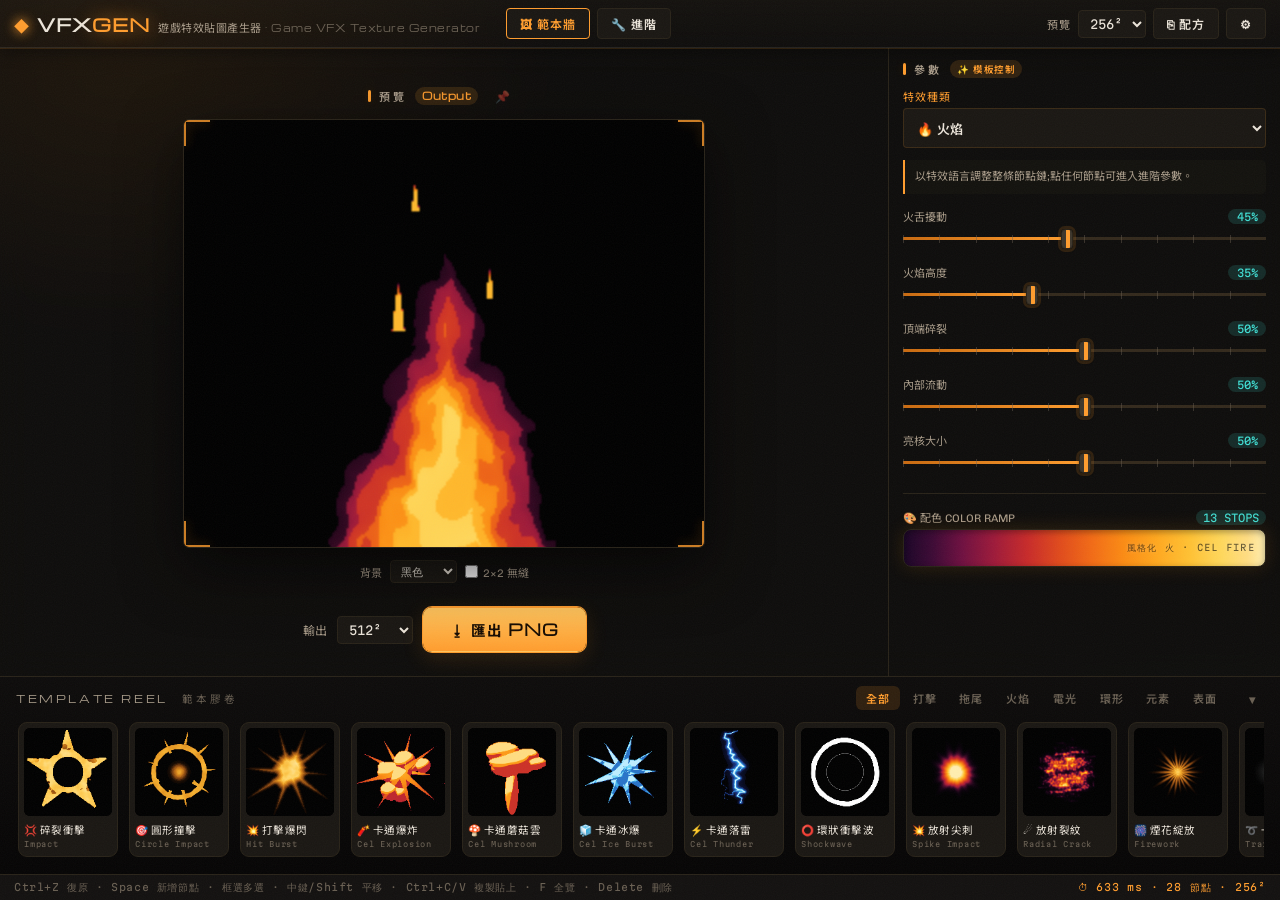
==== index.html @ 01f8b201 "Rename Histogram Scan to Mask Remap" ====
<!DOCTYPE html>
<html lang="zh-Hant">
<head>
<meta charset="UTF-8">
<meta name="viewport" content="width=device-width, initial-scale=1.0">
<!-- 不快取進入點:每次載入都重新驗證 index.html,避免看到舊畫面 -->
<meta http-equiv="Cache-Control" content="no-cache, no-store, must-revalidate">
<meta http-equiv="Pragma" content="no-cache">
<meta http-equiv="Expires" content="0">
<title>VFXGEN — 遊戲特效貼圖產生器</title>
<link rel="preconnect" href="https://fonts.googleapis.com">
<link rel="preconnect" href="https://fonts.gstatic.com" crossorigin>
<link href="https://fonts.googleapis.com/css2?family=Michroma&family=Martian+Mono:wght@300;400;600&family=Chivo:wght@300;400;700&family=Noto+Sans+TC:wght@400;500;700&display=swap" rel="stylesheet">
<link rel="stylesheet" href="css/style.css?v=95">
</head>
<body>
<div id="app" class="simple">
  <header id="topbar">
    <div class="brand">
      <span class="brand-mark">◆</span>
      <span class="brand-name">VFX<em>GEN</em></span>
      <span class="brand-sub">遊戲特效貼圖產生器<span class="en"> · Game VFX Texture Generator</span></span>
    </div>
    <div class="tb-group">
      <button id="btn-gallery" class="accent">🖼 範本牆</button>
      <button id="btn-mode" title="進階模式:展開底層節點編輯器">🔧 進階</button>
    </div>
    <div class="tb-spacer"></div>
    <div class="tb-group">
      <label>預覽</label>
      <select id="preview-res">
        <option value="128">128²</option>
        <option value="256" selected>256²</option>
        <option value="512">512²</option>
      </select>
      <label id="lb-export">輸出</label>
      <select id="export-res">
        <option value="256">256²</option>
        <option value="512" selected>512²</option>
        <option value="1024">1024²</option>
      </select>
      <button id="btn-recipe" title="複製節點串接與參數,可直接貼給 AI 或存成範本">⎘ 配方</button>
      <button id="btn-export" class="primary">⭳ 匯出 PNG</button>
      <button id="btn-settings" title="設定:語言 / 主題 / 檔案">⚙</button>
    </div>
    <div id="settings-menu" class="hidden">
      <div class="sm-row"><span class="sm-label">🌐 語言</span>
        <select id="lang-select">
          <option value="zh">中文</option>
          <option value="en">EN</option>
        </select>
      </div>
      <div class="sm-row"><span class="sm-label">🎨 主題</span>
        <select id="theme-select" title="介面主題配色">
        <option value="forge">🔥 熔光琥珀</option>
        <option value="iron">🧊 寒鐵靛青</option>
        <option value="royal">🔷 皇家藍</option>
        <option value="jade">🌿 翡翠爐</option>
        <option value="blood">🌹 血月紅</option>
        <option value="volt">⚡ 紫電</option>
        <option value="moon">🌙 月銀</option>
      </select>
      </div>
      <div class="sm-sep"></div>
      <div class="sm-row" id="tb-graph-ops">
        <button id="btn-clear" title="清空節點圖">清空</button>
        <button id="btn-save" title="下載節點圖 JSON">存檔</button>
        <button id="btn-load" title="載入節點圖 JSON">讀檔</button>
        <input type="file" id="file-load" hidden accept=".json">
      </div>
    </div>
  </header>

  <div id="body">
    <aside id="library">
      <button id="lib-collapse" class="panel-toggle" title="收合節點庫">◀</button>
      <div class="lib-title">節點庫</div>
      <div id="lib-list"></div>
    </aside>

    <button id="lib-expand" class="panel-expand left hidden" title="展開節點庫">▶</button>
    <button id="insp-expand" class="panel-expand right hidden" title="展開預覽面板">◀</button>
    <main id="viewport">
      <div id="world">
        <svg id="wires"></svg>
        <div id="nodes-layer"></div>
      </div>
    </main>

    <aside id="inspector">
      <div id="insp-resize" title="拖曳調整預覽面板寬度"></div>
      <button id="insp-collapse" class="panel-toggle" title="收合預覽面板">▶</button>
      <section id="preview-sec">
        <div class="sec-title">預覽<span id="preview-src"></span><button id="preview-pin" title="鎖定預覽顯示 Output(調中間節點也能盯著最終結果)">📌</button></div>
        <div id="preview-wrap"><canvas id="preview" width="512" height="512"></canvas></div>
        <div class="preview-ctl">
          <label>背景</label>
          <select id="preview-bg">
            <option value="black" selected>黑色</option>
            <option value="checker">棋盤格</option>
            <option value="dark">深灰</option>
          </select>
          <label class="chk"><input type="checkbox" id="preview-tile"> 2×2 無縫</label>
        </div>
        <div id="export-bar"></div>
      </section>
      <section id="params-sec">
        <div id="sparams-resize" title="拖曳調整參數欄寬度"></div>
        <div class="sec-title">參數<span id="param-node-name"></span></div>
        <div id="params"><div class="params-empty">點選節點以編輯參數</div></div>
      </section>
    </aside>
  </div>

  <!-- 範本膠卷(Forge Template Reel) -->
  <div id="strip">
    <div id="reel-resize" title="拖曳調整膠卷大小"></div>
    <div class="strip-head">
      <span class="s-en">TEMPLATE REEL</span><span class="s-zh">範本膠卷</span>
      <div class="reel-cats" id="reel-cats"></div>
      <button id="strip-toggle" title="收合/展開膠卷">▾</button>
    </div>
    <div class="reel-cards" id="reel-cards"></div>
  </div>

  <footer id="statusbar">
    <span id="hint">Ctrl+Z 復原 · Space 新增節點 · 框選多選 · 中鍵/Shift 平移 · Ctrl+C/V 複製貼上 · F 全覽 · Delete 刪除</span>
    <span id="perf"></span>
  </footer>

  <!-- 右鍵選單 -->
  <div id="ctx-menu" class="hidden"></div>

  <!-- 範本縮圖牆 -->
  <div id="gallery" class="hidden">
    <div id="gallery-panel">
      <div id="gallery-head">
        <span class="g-title">範本牆</span>
        <span class="g-sub">點選縮圖載入完整節點鏈,可自由拆解修改 · Esc 關閉</span>
        <button id="gallery-close" title="關閉">✕</button>
      </div>
      <div id="gallery-body"></div>
    </div>
  </div>
</div>

<script src="js/i18n.js?v=95"></script>
<script src="js/filters.js?v=95"></script>
<script src="js/nodes.js?v=95"></script>
<script src="js/graph.js?v=95"></script>
<script src="js/editor.js?v=95"></script>
<script src="js/presets.js?v=95"></script>
<script src="js/ui.js?v=95"></script>
<script src="js/main.js?v=95"></script>
</body>
</html>
---- css/style.css ----
/* ============================================================
   VFXGEN — 遊戲特效貼圖產生器
   預設主題:深海青(可於頂列 🎨 切換 7 種配色)
   ============================================================ */
:root {
  /* Forge 熔光琥珀(預設;頂列 🎨 可切換 7 色系) */
  --bg:        #0a0908;
  --pit:       #060505;
  --panel:     #131110;
  --panel-2:   #1a1713;
  --line:      #292319;
  --line-soft: #1e1a14;
  --text:      #ece5da;
  --text-dim:  #a99c8a;
  --text-faint:#6a6053;
  --track:     #33291c;
  --acc:       #ff9d2e;
  --acc-2:     #ffc45c;
  --acc-deep:  #c96a10;
  --acc-soft:  #ff9d2e24;
  --on-acc:    #170c02;
  --cy:        #41e0d6;

  /* 玻璃質感 */
  --glass:     color-mix(in srgb, var(--panel) 62%, transparent);
  --glass-2:   color-mix(in srgb, var(--panel-2) 66%, transparent);
  --glass-hi:  color-mix(in srgb, #ffffff 7%, transparent);

  /* 節點類別色 */
  --cat-gen:     #ffa03d;
  --cat-fx:      #ffd23d;
  --cat-stylize: #ff8b5e;
  --cat-noise:   #3fd8e2;
  --cat-distort: #b78cff;
  --cat-blend:   #6ea8ff;
  --cat-adjust:  #7fd85e;
  --cat-color:   #ff6ea8;
  --cat-out:     #f2f4f8;

  --font-disp: "Michroma", "Noto Sans TC", sans-serif;
  --font-body: "Chivo", "Noto Sans TC", "Microsoft JhengHei", sans-serif;
  --font-mono: "Martian Mono", Consolas, monospace;
}

* { margin:0; padding:0; box-sizing:border-box; }
html, body { height:100%; overflow:hidden; }
body {
  background:
    radial-gradient(ellipse 60% 55% at 10% 6%, color-mix(in srgb, var(--acc) 16%, transparent) 0%, transparent 55%),
    radial-gradient(ellipse 55% 50% at 94% 98%, color-mix(in srgb, var(--cy) 12%, transparent) 0%, transparent 55%),
    var(--bg);
  background-attachment: fixed;
  color: var(--text);
  font-family: var(--font-body);
  font-size: 13px;
  user-select: none;
}

/* 顆粒質感覆蓋(Forge) */
body::after {
  content:""; position:fixed; inset:0; pointer-events:none; z-index:9999; opacity:.04;
  background-image:url("data:image/svg+xml,%3Csvg xmlns='http://www.w3.org/2000/svg' width='140' height='140'%3E%3Cfilter id='n'%3E%3CfeTurbulence type='fractalNoise' baseFrequency='0.9' numOctaves='2'/%3E%3C/filter%3E%3Crect width='140' height='140' filter='url(%23n)' opacity='1'/%3E%3C/svg%3E");
}

#app { display:flex; flex-direction:column; height:100vh; }

/* ============ 頂列 ============ */
#topbar {
  display:flex; align-items:center; gap:18px;
  height:48px; padding:0 14px;
  background: linear-gradient(180deg, var(--panel-2), var(--panel));
  border-bottom:1px solid var(--line);
  box-shadow: 0 1px 0 var(--acc-soft), 0 4px 16px #0006;
  flex-shrink:0; position:relative; z-index:2;
}
.brand { display:flex; align-items:baseline; gap:8px; margin-right:8px; }
.brand-mark { color:var(--acc); font-size:15px; text-shadow:0 0 12px var(--acc); }
.brand-name em { font-style:normal; color:var(--acc); text-shadow:0 0 18px color-mix(in srgb, var(--acc) 65%, transparent); }
.brand-name {
  font-family:var(--font-disp); font-weight:700; font-size:18px;
  letter-spacing:1px; color:var(--text);
}
.brand-sub { font-size:11px; color:var(--text-dim); letter-spacing:.5px; white-space:nowrap; }
.brand-sub .en { color:var(--text-faint); font-family:var(--font-disp); font-size:10px; letter-spacing:.5px; }
@media (max-width: 1100px) { .brand-sub .en { display:none; } }

.tb-group { display:flex; align-items:center; gap:7px; }
.tb-group label { font-size:11px; color:var(--text-dim); letter-spacing:1px; }
.tb-spacer { flex:1; }

button {
  font-family:var(--font-disp); font-size:12px; font-weight:600;
  letter-spacing:1px; color:var(--text);
  background:var(--panel-2); border:1px solid var(--line);
  border-radius:4px; padding:6px 13px; cursor:pointer;
  transition: all .15s;
}
button:hover { border-color:var(--acc); color:var(--acc); }
button.primary {
  background:linear-gradient(135deg, var(--acc-2) 0%, var(--acc) 55%, var(--acc-deep) 130%);
  border-color:transparent; color:var(--on-acc); font-weight:700; letter-spacing:1.5px;
  box-shadow:0 4px 22px color-mix(in srgb, var(--acc) 35%, transparent), inset 0 1px 0 rgba(255,255,255,.35);
  transition:transform .18s, box-shadow .3s;
}
button.primary:hover {
  transform:translateY(-1px);
  box-shadow:0 8px 32px color-mix(in srgb, var(--acc) 55%, transparent), inset 0 1px 0 rgba(255,255,255,.4);
}

select, input[type="number"] {
  font-family:var(--font-mono); font-size:12px; color:var(--text);
  background:var(--panel-2); border:1px solid var(--line);
  border-radius:4px; padding:5px 7px; outline:none;
}
select:focus, input[type="number"]:focus { border-color:var(--acc); }

/* ============ 主體三欄 ============ */
#body { display:flex; flex:1; min-height:0; }

/* ---- 節點庫 ---- */
#library {
  width:196px; flex-shrink:0;
  background:var(--panel);
  border-right:1px solid var(--line);
  overflow-y:auto; padding-bottom:20px;
}
.lib-title {
  font-family:var(--font-disp); font-size:11px; font-weight:600;
  letter-spacing:3px; color:var(--text-dim);
  padding:12px 14px 6px;
}
.lib-cat {
  display:flex; align-items:center; gap:6px;
  font-size:10px; letter-spacing:2px; color:var(--text-faint);
  padding:12px 14px 4px; font-family:var(--font-disp);
  cursor:pointer; user-select:none;
}
.lib-cat:hover { color:var(--acc); }
.lib-cat .tri { font-size:8px; width:10px; }
.lib-cat .cnt {
  margin-left:auto; font-family:var(--font-mono);
  font-size:9px; color:var(--text-faint);
  background:var(--panel-2); border:1px solid var(--line-soft);
  border-radius:8px; padding:1px 6px;
}
.lib-group.collapsed:not(.searching) .lib-item { display:none !important; }
.lib-item {
  display:flex; align-items:center; gap:9px;
  padding:5px 10px 5px 14px; cursor:grab;
  transition: background .12s;
}
.lib-item:hover { background:var(--panel-2); }
.lib-item:active { cursor:grabbing; }
.lib-thumb {
  width:40px; height:40px; flex-shrink:0;
  background:#000; border-radius:6px;
  border:1px solid color-mix(in srgb, var(--nc, #888) 30%, #161a20);
  transition: transform .12s, box-shadow .12s, border-color .12s;
}
.lib-item:hover .lib-thumb {
  border-color:var(--nc);
  box-shadow:0 0 10px color-mix(in srgb, var(--nc, #888) 45%, transparent);
  transform:scale(1.08);
}
.lib-txt { display:flex; flex-direction:column; line-height:1.3; min-width:0; }
.lib-txt .nm {
  font-size:11.5px; color:var(--text); font-family:var(--font-disp);
  white-space:nowrap; overflow:hidden; text-overflow:ellipsis;
}
.lib-txt .zh { font-size:10px; color:var(--text-dim); }

/* 拖曳幽靈 */
.drag-ghost {
  position:fixed; z-index:99; pointer-events:none;
  display:flex; align-items:center; gap:8px;
  background:var(--panel-2); border:1px solid var(--acc);
  border-radius:7px; padding:5px 11px 5px 6px; opacity:.92;
  box-shadow:0 10px 28px #000c, 0 0 12px var(--acc-soft);
  font-family:var(--font-disp); font-size:12px; color:var(--text);
}
.drag-ghost canvas { width:34px; height:34px; border-radius:4px; background:#000; }

/* ---- 節點圖 ---- */
#viewport {
  flex:1; position:relative; overflow:hidden;
  background:
    radial-gradient(ellipse 90% 90% at 50% 40%, var(--panel) 0%, var(--bg) 100%);
  cursor:default;
}
.marquee {
  position:absolute; z-index:20; pointer-events:none;
  border:1px solid var(--acc);
  background:var(--acc-soft);
  border-radius:2px;
}
#viewport::before {
  content:""; position:absolute; inset:0; pointer-events:none;
  background-image: radial-gradient(circle, var(--line) 1px, transparent 1px);
  background-size: 26px 26px;
  opacity:.35;
}
#world { position:absolute; left:0; top:0; transform-origin:0 0; }
#wires { position:absolute; left:0; top:0; overflow:visible; width:10px; height:10px; }
#wires path.wire { fill:none; stroke:#56617a; stroke-width:2; }
#wires path.wire.sel { stroke:var(--acc); filter:drop-shadow(0 0 4px var(--acc)); }
#wires path.wire-hit { fill:none; stroke:transparent; stroke-width:12; cursor:pointer; }
#wires path.temp {
  fill:none; stroke:var(--cy); stroke-width:2; stroke-dasharray:6 5;
  animation:dashmove .5s linear infinite;
}
@keyframes dashmove { to { stroke-dashoffset:-11; } }

/* ---- 節點 ---- */
.node {
  position:absolute; width:150px;
  background:var(--panel-2);
  border:1px solid var(--line);
  border-radius:7px;
  box-shadow:0 6px 20px #00000088;
  cursor:grab;
}
.node.sel { border-color:var(--acc); box-shadow:0 0 0 1px var(--acc), 0 6px 24px #000000aa; }
.n-head {
  display:flex; align-items:baseline; gap:6px;
  padding:6px 10px 4px;
  font-family:var(--font-disp); font-size:11.5px; font-weight:600;
  letter-spacing:.5px;
  border-bottom:1px solid var(--line-soft);
  border-radius:7px 7px 0 0;
  position:relative; overflow:hidden;
}
.n-head::before {
  content:""; position:absolute; left:0; top:0; bottom:0; width:3px;
  background:var(--nc, var(--text-dim));
}
.n-head .zh { font-size:9.5px; color:var(--text-dim); font-weight:400; margin-left:auto; }
.n-body { position:relative; padding:4px 0 6px; }
.n-thumb {
  display:block; width:96px; height:96px; margin:4px auto 2px;
  border-radius:4px; background:#000;
  image-rendering:auto;
  border:1px solid var(--line-soft);
}
.port {
  position:absolute; width:13px; height:13px; border-radius:50%;
  background:var(--panel); border:2px solid var(--pc, #8892a4);
  cursor:crosshair; z-index:3;
  transition: transform .1s, box-shadow .1s;
}
.port:hover { transform:scale(1.35); box-shadow:0 0 8px var(--pc); }
.port.in  { left:-7px; }
.port.out { right:-7px; }
.port-label {
  position:absolute; font-size:9px; color:var(--text-faint);
  pointer-events:none; white-space:nowrap;
}
.port-label.in { left:10px; }
.port-label.out { right:10px; }

/* ---- 檢視器 ---- */
#inspector {
  width:var(--insp-w, 460px); flex-shrink:0;
  position:relative;
  background:var(--panel);
  border-left:1px solid var(--line);
  display:flex; flex-direction:column;
  overflow:hidden;
}
.sec-title {
  font-family:var(--font-disp); font-size:11px; font-weight:600;
  letter-spacing:3px; color:var(--text-dim);
  padding:12px 14px 8px;
  display:flex; align-items:center; gap:8px;
}
.sec-title::before {
  content:""; width:3px; height:12px; border-radius:2px;
  background:var(--acc); box-shadow:0 0 8px var(--acc-soft);
}
.sec-title span {
  font-size:9.5px; color:var(--acc); letter-spacing:.5px;
  background:var(--acc-soft); padding:2px 7px; border-radius:9px;
}
.sec-title #preview-pin { margin-left:auto; }
.sec-title span:empty { display:none; }
#preview-wrap {
  margin:0 auto; width:min(100% - 28px, 34vh);
  border:1px solid var(--line); border-radius:6px;
  overflow:hidden; background:#000; position:relative;
}
#preview { display:block; width:100%; aspect-ratio:1; }
/* 取景器四角(Forge) */
#preview-wrap::after {
  content:""; position:absolute; inset:0; pointer-events:none; z-index:5;
  --bk:26px; --bw:2px;
  background:
    linear-gradient(var(--acc),var(--acc)) 0 0 / var(--bk) var(--bw),
    linear-gradient(var(--acc),var(--acc)) 0 0 / var(--bw) var(--bk),
    linear-gradient(var(--acc),var(--acc)) 100% 0 / var(--bk) var(--bw),
    linear-gradient(var(--acc),var(--acc)) 100% 0 / var(--bw) var(--bk),
    linear-gradient(var(--acc),var(--acc)) 0 100% / var(--bk) var(--bw),
    linear-gradient(var(--acc),var(--acc)) 0 100% / var(--bw) var(--bk),
    linear-gradient(var(--acc),var(--acc)) 100% 100% / var(--bk) var(--bw),
    linear-gradient(var(--acc),var(--acc)) 100% 100% / var(--bw) var(--bk);
  background-repeat:no-repeat; opacity:.8;
  filter:drop-shadow(0 0 6px color-mix(in srgb, var(--acc) 55%, transparent));
}
.preview-ctl {
  display:flex; align-items:center; flex-wrap:wrap; gap:7px 8px;
  padding:8px 14px; font-size:11px; color:var(--text-dim);
}
.preview-ctl select { padding:3px 6px; font-size:11px; }
.chk { display:flex; align-items:center; gap:5px; cursor:pointer; }
.chk input { accent-color:var(--acc); }

#insp-resize {
  position:absolute; left:0; top:0; bottom:0; width:6px;
  cursor:ew-resize; z-index:5;
}
#insp-resize:hover, #insp-resize.dragging { background:var(--acc-soft); }
#app.simple #insp-resize { display:none; }   /* 精簡模式為自適應雙欄,不需拖曳 */

/* ---- 精簡模式:預覽下方大匯出按鈕 ---- */
#export-bar { display:none; }
#app.simple #export-bar {
  display:flex; align-items:center; justify-content:center; gap:10px;
  margin-top:12px;
}
#app.simple #export-bar #btn-export {
  font-size:14.5px; font-weight:700; letter-spacing:1px;
  padding:11px 26px; border-radius:9px;
  box-shadow:0 6px 22px var(--acc-soft), 0 0 0 1px var(--acc);
}
#app.simple #export-bar label { font-size:12px; color:var(--text-dim); }

/* 可點擊編輯的數值 */
.pval { cursor:pointer; }
.pval:hover { color:var(--acc); text-decoration:underline dotted; }
.pval-edit {
  width:64px; padding:1px 4px; font-size:11.5px; text-align:right;
  background:var(--panel-2); color:var(--text);
  border:1px solid var(--acc); border-radius:4px; outline:none;
}

/* ---- 頂列 ⚙ 設定選單 ---- */
#settings-menu {
  position:fixed; top:52px; right:10px; z-index:80;
  min-width:210px; padding:10px 12px;
  background:var(--panel); border:1px solid var(--line); border-radius:9px;
  box-shadow:0 14px 40px #000c;
}
#settings-menu.hidden { display:none; }
.sm-row { display:flex; align-items:center; gap:8px; margin:7px 0; }
.sm-row select { flex:1; }
.sm-row button { flex:1; }
.sm-label { font-size:11.5px; color:var(--text-dim); white-space:nowrap; }
.sm-sep { border-top:1px solid var(--line-soft); margin:9px -12px; }

/* ---- 面板收合:節點庫 / 預覽面板 ---- */
.panel-toggle {
  position:absolute; top:50%; transform:translateY(-50%);
  width:16px; height:64px; padding:0; z-index:6;
  display:flex; align-items:center; justify-content:center;
  font-size:9px; color:var(--text-faint);
  background:var(--panel-2); border:1px solid var(--line); border-radius:4px;
  cursor:pointer; opacity:0.45;
}
.panel-toggle:hover { opacity:1; color:var(--acc); border-color:var(--acc); }
#lib-collapse { right:-1px; border-radius:4px 0 0 4px; }
#insp-collapse { left:6px; border-radius:0 4px 4px 0; }
#library, #inspector { position:relative; }
.panel-expand {
  position:absolute; top:50%; transform:translateY(-50%);
  width:18px; height:80px; padding:0; z-index:30;
  display:flex; align-items:center; justify-content:center;
  font-size:10px; color:var(--acc);
  background:var(--panel); border:1px solid var(--acc); cursor:pointer;
  box-shadow:0 0 10px var(--acc-soft);
}
.panel-expand.left { left:0; border-radius:0 6px 6px 0; border-left:none; }
.panel-expand.right { right:0; border-radius:6px 0 0 6px; border-right:none; }
.panel-expand.hidden { display:none; }
#body { position:relative; }
#app.lib-closed #library { display:none; }
#app.insp-closed #inspector { display:none; }
#app.simple .panel-expand,
#app.simple .panel-toggle { display:none; }   /* 精簡模式不適用 */

#params-sec { flex:1; min-height:0; display:flex; flex-direction:column; }
#sparams-resize {
  display:none; position:absolute; left:0; top:0; bottom:0; width:6px;
  cursor:ew-resize; z-index:6;
}
#sparams-resize:hover { background:var(--acc-soft); }
#app.simple #sparams-resize { display:block; }
#params { flex:1; overflow-y:auto; padding:2px 14px 20px; }
.params-empty { color:var(--text-faint); font-size:12px; padding:10px 2px; }

.prow { margin-bottom:11px; }
.prow .plabel {
  display:flex; justify-content:space-between; align-items:baseline;
  font-size:11px; color:var(--text-dim); margin-bottom:4px;
}
.prow .pval {
  font-family:var(--font-mono); font-size:10.5px; color:var(--cy);
  background:color-mix(in srgb, var(--cy) 14%, transparent);
  padding:1px 7px; border-radius:8px; min-width:38px; text-align:center;
}
.prow input[type="range"] {
  width:100%; height:22px; -webkit-appearance:none; appearance:none;
  background:
    repeating-linear-gradient(90deg, color-mix(in srgb, var(--text-faint) 45%, transparent) 0 1px, transparent 1px 10%) center / 100% 8px no-repeat,
    linear-gradient(90deg, var(--acc-deep), var(--acc) var(--fill,50%), var(--track, var(--line)) var(--fill,50%)) center / 100% 3px no-repeat;
  border-radius:2px; outline:none; cursor:pointer;
}
.prow input[type="range"]::-webkit-slider-thumb {
  -webkit-appearance:none; width:12px; height:20px; border-radius:4px;
  background:linear-gradient(90deg, #3d362b 0 4px, var(--acc) 4px 8px, #3d362b 8px 12px),
             linear-gradient(180deg, #3d362b, #241f18);
  border:1px solid var(--line); cursor:grab;
  box-shadow:0 2px 8px rgba(0,0,0,.6), 0 0 8px color-mix(in srgb, var(--acc) 35%, transparent);
}
.prow select { width:100%; }
.prow .seed-row { display:flex; gap:6px; }
.prow .seed-row input { flex:1; }
.prow .seed-row button { padding:4px 10px; }

/* ============ 配色大色票(Color Ramp Bar) ============ */
.color-row { position:relative; }
.ramp-bar {
  height:38px; border-radius:8px; cursor:pointer; position:relative; overflow:hidden;
  border:1px solid var(--line-hi, var(--line));
  box-shadow:inset 0 2px 6px rgba(0,0,0,.35), 0 0 20px color-mix(in srgb, var(--acc) 14%, transparent);
  transition:box-shadow .2s;
}
.ramp-bar:hover { box-shadow:inset 0 2px 6px rgba(0,0,0,.35), 0 0 0 2px var(--acc-soft), 0 0 24px color-mix(in srgb, var(--acc) 22%, transparent); }
.ramp-bar::after, .ramp-item::after {
  content:attr(data-label);
  position:absolute; right:10px; top:50%; transform:translateY(-50%);
  font-family:var(--font-mono); font-size:9px; letter-spacing:.14em;
  color:rgba(0,0,0,.6); text-shadow:0 0 4px rgba(255,255,255,.25);
  pointer-events:none;
}
.ramp-pop {
  position:absolute; left:0; right:0; top:calc(100% + 6px); z-index:30;
  background:var(--panel); border:1px solid var(--line); border-radius:10px;
  padding:8px; display:flex; flex-direction:column; gap:6px;
  box-shadow:0 18px 46px #000c;
  max-height:300px; overflow-y:auto;
}
.ramp-item {
  height:30px; border-radius:6px; cursor:pointer; position:relative; overflow:hidden;
  border:1px solid transparent; transition:border-color .15s, transform .15s;
}
.ramp-item:hover { transform:scale(1.015); border-color:var(--acc-deep, var(--acc)); }
.ramp-item.on { border-color:var(--acc); box-shadow:0 0 0 2px var(--acc-soft); }

/* ---- 色帶動作鈕 / 新增列 ---- */
.ramp-acts {
  position:absolute; left:8px; top:50%; transform:translateY(-50%);
  display:flex; gap:4px; opacity:0; transition:opacity .15s;
}
.ramp-item:hover .ramp-acts { opacity:1; }
.ramp-acts button {
  border:0; border-radius:5px; padding:2px 7px; font-size:11px; cursor:pointer;
  background:rgba(0,0,0,.55); color:#fff; letter-spacing:0;
}
.ramp-acts button:hover { background:rgba(0,0,0,.8); color:var(--acc-2); }
.ramp-new {
  background:var(--panel-2) !important; border:1px dashed var(--line-hi, var(--line)) !important;
  display:flex; align-items:center; justify-content:center;
  color:var(--text-dim); font-size:12px; letter-spacing:.1em;
}
.ramp-new:hover { color:var(--acc); border-color:var(--acc-deep, var(--acc)) !important; }
.ramp-new::after { content:none; }

/* ---- 色帶編輯器 ---- */
#ramp-editor {
  position:fixed; inset:0; z-index:200; background:rgba(0,0,0,.55);
  display:flex; align-items:center; justify-content:center;
  backdrop-filter:blur(4px);
}
.re-panel {
  width:min(92vw, 420px); background:var(--panel); border:1px solid var(--line);
  border-radius:12px; padding:16px 18px 18px; box-shadow:0 30px 80px #000d;
}
.re-head { display:flex; justify-content:space-between; align-items:center; margin-bottom:12px;
  font-family:var(--font-disp); font-size:12px; letter-spacing:.2em; color:var(--text-dim); }
.re-x { border:0; background:none; color:var(--text-faint); font-size:14px; cursor:pointer; }
.re-x:hover { color:var(--acc); }
.re-preview {
  height:38px; border-radius:8px; border:1px solid var(--line-hi, var(--line));
  box-shadow:inset 0 2px 6px rgba(0,0,0,.35); margin-bottom:10px;
}
.re-name {
  width:100%; margin-bottom:12px; padding:7px 10px;
  background:var(--panel-2); border:1px solid var(--line); border-radius:6px;
  color:var(--text); font-family:var(--font-body); font-size:13px; outline:none;
}
.re-name:focus { border-color:var(--acc); }
.re-stops { display:flex; flex-direction:column; gap:8px; max-height:220px; overflow-y:auto; }
.re-row { display:flex; align-items:center; gap:10px; }
.re-row input[type="color"] {
  width:34px; height:26px; border:1px solid var(--line); border-radius:5px;
  background:none; padding:1px; cursor:pointer;
}
.re-row input[type="range"] { flex:1; }
.re-pct { font-family:var(--font-mono); font-size:10px; color:var(--text-dim); width:38px; text-align:right; }
.re-del { border:0; background:none; color:var(--text-faint); cursor:pointer; font-size:12px; }
.re-del:hover:not(:disabled) { color:#ff5252; }
.re-del:disabled { opacity:.25; cursor:default; }
.re-foot { display:flex; align-items:center; margin-top:14px; }
.re-sp { flex:1; }
.re-save {
  background:linear-gradient(135deg, var(--acc-2), var(--acc) 60%, var(--acc-deep, var(--acc)));
  border:0; color:var(--on-acc); font-weight:700;
}

/* ============ 範本膠卷(Template Reel) ============ */
#strip {
  position:relative;
  flex:none; border-top:1px solid var(--line);
  background:linear-gradient(0deg, var(--pit, #060505), var(--panel) 170%);
  padding:9px 16px 12px; position:relative; z-index:2;
}
#reel-resize {
  position:absolute; left:0; right:0; top:-4px; height:8px; cursor:ns-resize; z-index:6;
}
#reel-resize:hover { background:var(--acc-soft); }
.strip-head { display:flex; align-items:center; gap:14px; margin-bottom:9px; }
.strip-head .s-en { font-family:var(--font-disp); font-size:10px; letter-spacing:.26em; color:var(--text-dim); }
.strip-head .s-zh { font-size:10.5px; color:var(--text-faint); letter-spacing:.3em; }
.reel-cats { display:flex; gap:3px; margin-left:auto; overflow-x:auto; }
.reel-cats button {
  border:0; background:none; color:var(--text-faint); font-size:11px; letter-spacing:.08em;
  padding:4px 10px; border-radius:6px; cursor:pointer; transition:all .2s; white-space:nowrap;
}
.reel-cats button:hover { color:var(--text-dim); }
.reel-cats button.on { color:var(--acc); background:var(--acc-soft); }
#strip-toggle {
  border:0; background:none; color:var(--text-faint); font-size:12px; padding:2px 8px; cursor:pointer;
}
#strip-toggle:hover { color:var(--acc); border-color:transparent; }
#strip.closed .reel-cards { display:none; }
#strip.closed { padding-bottom:9px; }
.reel-cards { display:flex; gap:11px; overflow-x:auto; padding:3px 2px 5px; cursor:grab; }
.reel-cards.dragging { cursor:grabbing; }
.reel-cards.dragging .r-card { pointer-events:none; }
.reel-cards::-webkit-scrollbar { height:8px; }
.reel-cards::-webkit-scrollbar-thumb { background:var(--line); border-radius:4px; }
.r-card {
  flex:none; width:var(--reel-card, 100px); cursor:pointer; border-radius:9px; padding:5px 5px 7px;
  background:var(--panel-2); border:1px solid var(--line);
  transition:transform .2s, border-color .2s, box-shadow .2s;
}
.r-card:hover {
  transform:translateY(-4px); border-color:var(--acc-deep, var(--acc));
  box-shadow:0 10px 24px #000a, 0 0 0 3px var(--acc-soft);
}
.r-card.on { border-color:var(--acc); box-shadow:0 0 0 3px var(--acc-soft), 0 0 22px var(--acc-soft); }
.r-card canvas { width:100%; aspect-ratio:1; border-radius:6px; background:#000; display:block; }
.r-card .n {
  font-size:10.5px; margin-top:6px; letter-spacing:.04em; color:var(--text);
  white-space:nowrap; overflow:hidden; text-overflow:ellipsis;
}
.r-card .e {
  font-family:var(--font-mono); font-size:7.5px; color:var(--text-faint); letter-spacing:.1em;
  margin-top:2px; white-space:nowrap; overflow:hidden; text-overflow:ellipsis;
}
.r-card.on .n { color:var(--acc-2); }
/* 進階模式:讓位給節點畫布 */
#app:not(.simple) #strip { display:none; }

/* ============ 狀態列 ============ */
#statusbar {
  display:flex; align-items:center; justify-content:space-between;
  height:26px; padding:0 14px;
  background:var(--panel); border-top:1px solid var(--line);
  font-size:11px; color:var(--text-faint);
  font-family:var(--font-mono);
  flex-shrink:0;
}
#perf { color:var(--acc); letter-spacing:.08em; font-size:10px; }
#hint { letter-spacing:.06em; font-size:10px; }

button.accent { border-color:var(--acc); color:var(--acc); }
button.accent:hover { background:var(--acc); color:var(--on-acc); }

/* ============ 節點庫搜尋 ============ */
.lib-search {
  display:block; width:calc(100% - 20px); margin:2px 10px 6px;
  font-family:var(--font-body); font-size:12px; color:var(--text);
  background:var(--panel-2); border:1px solid var(--line);
  border-radius:5px; padding:6px 9px; outline:none;
}
.lib-search:focus { border-color:var(--acc); }
.lib-search::placeholder { color:var(--text-faint); }

/* ============ 精簡 / 進階模式 ============ */
/* 精簡模式:隱藏節點庫、節點畫布、節點操作按鈕;預覽放大置中 + 模板滑桿 */
#app.simple #library,
#app.simple #viewport,
#app.simple #tb-graph-ops { display:none; }

#app.simple #inspector {
  width:auto; flex:1; flex-direction:row; border-left:none;
}
#app.simple #preview-sec {
  flex:1; min-width:0;
  display:flex; flex-direction:column; justify-content:center; align-items:center;
  padding:24px 44px; gap:4px;
  background:
    radial-gradient(ellipse 80% 70% at 50% 45%, #14181e 0%, var(--bg) 100%);
}
#app.simple #preview-sec .sec-title { align-self:center; }
#app.simple #preview-wrap {
  margin:0; width:min(560px, 58vh); box-shadow:0 20px 60px #000a;
}
#app.simple .preview-ctl { justify-content:center; }
#app.simple #params-sec {
  width:var(--sparams-w, 392px); flex:none;
  position:relative;
  border-left:1px solid var(--line); background:var(--panel);
}

/* 桌面窄視窗(視窗貼半屏等):收窄參數欄、預覽自適應,雙欄不變 */
@media (min-width: 481px) and (max-width: 1020px) {
  #topbar { height:auto; min-height:48px; flex-wrap:wrap; gap:6px; padding:6px 10px; }
  #topbar button, #topbar select { white-space:nowrap; writing-mode:horizontal-tb; }
  .brand-sub { display:none; }
  .tb-spacer { display:none; }
  #app.simple #preview-sec { padding:16px 18px; }
  #app.simple #preview-wrap { width:min(100%, 52vh); }
  #app.simple #params-sec { width:320px; }
}

#btn-mode.on { border-color:var(--cy); color:var(--cy); }
#btn-mode.on:hover { background:var(--cy); color:#0a1416; }

/* ============ 模板巨集控制 ============ */
.macro-note {
  font-size:11px; color:var(--text-dim); line-height:1.6;
  margin:4px 0 14px; padding:8px 10px;
  background:var(--panel-2); border-left:2px solid var(--acc);
  border-radius:0 5px 5px 0;
}
.macro-note.dim { border-left-color:var(--text-faint); opacity:.8; margin-top:14px; }

/* 特效種類下拉:置頂主控制,放大強調 */
.macro-pick { margin-bottom:12px; }
.macro-pick .plabel span { color:var(--acc); letter-spacing:1px; font-size:11px; }
.macro-pick select {
  font-family:var(--font-disp); font-weight:600; font-size:13px;
  padding:9px 9px; border-color:var(--acc-soft);
}
.macro-pick select:focus { border-color:var(--acc); }

/* 配色列:與滑桿以分隔線區隔 */
.color-row { border-top:1px solid var(--line); margin-top:16px; padding-top:15px; }

/* ============ 進階參數摺疊 ============ */
.adv-toggle {
  display:flex; align-items:center; gap:7px;
  font-size:11px; color:var(--text-faint); cursor:pointer;
  margin:12px 0 10px; user-select:none; letter-spacing:.5px;
}
.adv-toggle:hover { color:var(--acc); }
.adv-toggle::after { content:""; flex:1; height:1px; background:var(--line-soft); }
.adv-toggle .tri { font-size:9px; }

/* ============ 範本縮圖牆 ============ */
#gallery {
  position:fixed; inset:0; z-index:50;
  background:#07090cd9; backdrop-filter:blur(7px);
  display:flex; align-items:center; justify-content:center;
}
#gallery.hidden { display:none; }
#gallery-panel {
  width:min(1080px, 93vw); max-height:88vh;
  background:var(--panel); border:1px solid var(--line);
  border-radius:14px; overflow:hidden;
  display:flex; flex-direction:column;
  box-shadow:0 40px 100px #000d;
}
#gallery-head {
  display:flex; align-items:baseline; gap:14px;
  padding:18px 26px 12px;
  border-bottom:1px solid var(--line);
  background:linear-gradient(180deg, #181d24, var(--panel));
}
.g-title {
  font-family:var(--font-disp); font-size:18px; font-weight:700;
  letter-spacing:3px; color:var(--text);
}
.g-title::before { content:"◆ "; color:var(--acc); text-shadow:0 0 10px var(--acc); }
.g-sub { font-size:11px; color:var(--text-dim); }
#gallery-close {
  margin-left:auto; padding:4px 11px; font-size:13px;
  background:transparent; border-color:transparent; color:var(--text-dim);
}
#gallery-close:hover { color:var(--acc); border-color:var(--line); }
#gallery-body { overflow-y:auto; padding:4px 26px 28px; }

.g-cat {
  display:flex; align-items:center; gap:12px;
  font-family:var(--font-disp); font-size:11px; font-weight:600;
  letter-spacing:3px; color:var(--text-dim);
  margin:20px 0 12px;
}
.g-cat::after { content:""; flex:1; height:1px; background:var(--line); }

.g-grid {
  display:grid; grid-template-columns:repeat(auto-fill, minmax(148px, 1fr));
  gap:14px;
}
.g-card {
  cursor:pointer; overflow:hidden; position:relative;
  background:#000; border:1px solid var(--line); border-radius:9px;
  border-left:3px solid var(--gc, var(--line));   /* 分類色條 */
  transition:transform .15s, border-color .15s, box-shadow .15s;
}
.g-card:hover {
  border-color:var(--acc); transform:translateY(-3px);
  box-shadow:0 10px 26px #000b, 0 0 14px var(--acc-soft);
}
.g-card canvas { display:block; width:100%; aspect-ratio:1; background:#000; }
.g-name {
  display:flex; justify-content:space-between; align-items:baseline; gap:6px;
  padding:7px 10px; font-size:12px; color:var(--text);
  background:var(--panel-2); border-top:1px solid var(--line-soft);
}
.g-name .en {
  font-family:var(--font-disp); font-size:9px; letter-spacing:.5px;
  color:var(--text-faint); white-space:nowrap; overflow:hidden;
}
.g-card.g-blank { border-style:dashed; background:var(--panel); }
.g-card.g-blank:hover { border-color:var(--cy); box-shadow:0 10px 26px #000b; }
.g-plus {
  display:flex; align-items:center; justify-content:center;
  aspect-ratio:1; font-size:42px; color:var(--text-faint);
}
.g-card.g-blank:hover .g-plus { color:var(--cy); }

/* ============ 預覽鎖定 ============ */
.sec-title #preview-pin {
  margin-left:auto; padding:2px 8px; font-size:12px;
  background:transparent; border-color:transparent; opacity:.45;
}
.sec-title #preview-pin:hover { opacity:1; border-color:var(--line); }
.sec-title #preview-pin.on { opacity:1; color:var(--acc); border-color:var(--acc); box-shadow:0 0 8px var(--acc-soft); }

/* ============ 連線 hover ============ */
#wires path.wire.hover { stroke:var(--cy); filter:drop-shadow(0 0 4px var(--cy)); }

/* ============ 右鍵選單 ============ */
#ctx-menu {
  position:fixed; z-index:80; min-width:190px;
  background:var(--panel-2); border:1px solid var(--line);
  border-radius:9px; padding:6px;
  box-shadow:0 18px 44px #000d;
}
#ctx-menu.hidden { display:none; }
.cm-title {
  font-family:var(--font-disp); font-size:11px; font-weight:600;
  color:var(--text-dim); padding:4px 10px 6px;
  border-bottom:1px solid var(--line-soft); margin-bottom:4px;
}
.cm-title span { color:var(--text-faint); font-weight:400; }
.cm-item {
  display:flex; align-items:center; gap:8px;
  padding:6px 10px; border-radius:5px;
  font-size:12px; color:var(--text); cursor:pointer;
}
.cm-item:hover { background:var(--acc-soft); color:var(--acc); }
.cm-item.cm-danger:hover { background:#ff45451f; color:#ff7a6a; }
.cm-item .k { margin-left:auto; font-family:var(--font-mono); font-size:10px; color:var(--text-faint); }
.cm-item .dot { width:7px; height:7px; border-radius:2px; flex-shrink:0; }
.cm-search {
  display:block; width:100%; margin-bottom:6px;
  font-family:var(--font-body); font-size:12px; color:var(--text);
  background:var(--panel); border:1px solid var(--line);
  border-radius:5px; padding:6px 9px; outline:none;
}
.cm-search:focus { border-color:var(--acc); }
.cm-list { max-height:280px; overflow-y:auto; }

/* ============================================================
   手機 / 直向排版(≤700px):以精簡模式為主,直向堆疊 + 隨螢幕縮放
   ============================================================ */
@media (max-width: 700px) and (pointer: coarse), (max-width: 480px) {
  body { font-size:14px; }

  /* 頂列:自動換行、觸控放大、省略次要文字 */
  #topbar {
    height:auto; min-height:48px; flex-wrap:wrap;
    gap:6px 6px; padding:7px 9px; align-items:center;
  }
  .brand { margin-right:2px; gap:5px; }
  .brand-name { font-size:15px; }
  .brand-sub { display:none; }              /* 標題列已顯示於分頁 */
  .tb-spacer { display:none; }              /* 移除撐開,讓群組自然換行 */
  #topbar .tb-group { gap:5px; }
  #topbar .tb-group label { display:none; } /* 隱藏「預覽/輸出」字樣,選單本身已標示 */
  #preview-res { display:none; }            /* 手機固定 256² 預覽,省空間 */
  #topbar button, #topbar select {
    padding:8px 10px; font-size:12.5px;      /* 觸控目標 */
  }

  /* 主體:改為直向堆疊 */
  #body { flex-direction:column; }

  /* ---- 精簡模式(手機預設):預覽在上、滑桿在下,可捲動 ---- */
  #app.simple #inspector {
    flex-direction:column; overflow-y:auto; -webkit-overflow-scrolling:touch;
  }
  #app.simple #preview-sec {
    flex:none; padding:14px 12px 10px;
  }
  #app.simple #preview-wrap {
    /* 隨螢幕縮放:以寬度為主,並受高度上限約束 */
    width:min(92vw, 48vh, 420px); box-shadow:0 12px 36px #000a;
  }
  #app.simple #params-sec {
    width:auto; flex:none;
    border-left:none; border-top:1px solid var(--line);
  }
  #params { padding:8px 16px 28px; }

  /* 滑桿加粗、拉鈕放大,方便手指操作 */
  .prow { margin-bottom:16px; }
  .prow input[type="range"] { height:26px; }
  .prow input[type="range"]::-webkit-slider-thumb { width:16px; height:24px; }
  .macro-note { font-size:12px; }

  /* ---- 進階模式(手機退階):節點庫橫向捲動條,畫布與檢視器上下堆疊 ---- */
  #app:not(.simple) #library {
    width:auto; height:96px; flex-shrink:0;
    display:flex; overflow-x:auto; overflow-y:hidden;
    border-right:none; border-bottom:1px solid var(--line);
  }
  #app:not(.simple) .lib-title { display:none; }
  #app:not(.simple) #lib-list { display:flex; gap:4px; padding:8px; }
  #app:not(.simple) .lib-search { display:none; }
  #app:not(.simple) .lib-group { display:flex; }
  #app:not(.simple) .lib-cat { display:none; }
  #app:not(.simple) .lib-item { flex-direction:column; width:64px; padding:4px; gap:3px; text-align:center; }
  #app:not(.simple) .lib-txt .zh { display:none; }
  #app:not(.simple) #viewport { flex:1; min-height:200px; }
  #app:not(.simple) #inspector {
    width:auto; height:44vh; flex-shrink:0;
    border-left:none; border-top:1px solid var(--line);
  }

  /* 狀態列:手機隱藏鍵盤快捷提示,只留效能數字 */
  #hint { display:none; }
  #statusbar { justify-content:flex-end; }

  /* 範本牆:縮小卡片、精簡標頭 */
  #gallery-panel { width:96vw; max-height:90vh; border-radius:10px; }
  #gallery-head { padding:14px 16px 10px; flex-wrap:wrap; gap:4px 10px; }
  .g-sub { display:none; }
  #gallery-body { padding:2px 14px 22px; }
  .g-grid { grid-template-columns:repeat(auto-fill, minmax(116px, 1fr)); gap:10px; }
}

/* 極窄螢幕(≤380px):卡片兩欄 */
@media (max-width: 380px) {
  .g-grid { grid-template-columns:1fr 1fr; }
}

/* ============ 玻璃質感面板 ============ */
#topbar {
  background: linear-gradient(180deg, var(--glass-2), var(--glass));
  -webkit-backdrop-filter: blur(16px) saturate(1.35);
  backdrop-filter: blur(16px) saturate(1.35);
  border-bottom: 1px solid var(--glass-hi);
}
#library, #inspector {
  -webkit-backdrop-filter: blur(16px) saturate(1.2);
  backdrop-filter: blur(16px) saturate(1.2);
}
#library { background: var(--glass); border-right:1px solid var(--glass-hi); }
#inspector { background: var(--glass); border-left:1px solid var(--glass-hi); }
/* 讓內部分區透明,露出玻璃 */
#params-sec, #app.simple #params-sec { background: transparent; }
#app.simple #preview-sec { background: transparent; }
.macro-note { background: color-mix(in srgb, var(--panel-2) 52%, transparent); }

#gallery-panel {
  background: var(--glass);
  -webkit-backdrop-filter: blur(28px) saturate(1.35);
  backdrop-filter: blur(28px) saturate(1.35);
  border: 1px solid var(--glass-hi);
}
#gallery-head { background: linear-gradient(180deg, var(--glass-2), transparent); }
#ctx-menu {
  background: var(--glass-2);
  -webkit-backdrop-filter: blur(18px) saturate(1.35);
  backdrop-filter: blur(18px) saturate(1.35);
  border:1px solid var(--glass-hi);
}
.drag-ghost {
  background: var(--glass-2);
  -webkit-backdrop-filter: blur(10px);
  backdrop-filter: blur(10px);
}

/* ============ 外觀美化 ============ */
/* 滑桿拉鈕:光暈 + 互動回饋 */
.prow input[type="range"]::-webkit-slider-thumb {
  box-shadow:0 0 0 3px var(--acc-soft), 0 1px 3px #0008;
  transition:box-shadow .15s, transform .1s;
}
.prow input[type="range"]:hover::-webkit-slider-thumb { box-shadow:0 0 0 5px var(--acc-soft), 0 0 9px var(--acc); }
.prow input[type="range"]:active::-webkit-slider-thumb { transform:scale(1.18); }

/* 按鈕:微浮動 + 主按鈕漸層 */
button { transition: all .16s ease; }
button:hover { transform:translateY(-1px); }
button:active { transform:translateY(0); }
button.primary {
  background:linear-gradient(180deg, var(--acc-2), var(--acc));
  box-shadow:0 2px 12px var(--acc-soft), inset 0 1px 0 #ffffff2e;
}
button.primary:hover { box-shadow:0 5px 18px var(--acc-soft), inset 0 1px 0 #ffffff40; }

/* 聚焦光暈 */
select:focus, input[type="number"]:focus, .lib-search:focus, #params select:focus {
  border-color:var(--acc); box-shadow:0 0 0 3px var(--acc-soft);
}

/* 品牌標記脈動 */
.brand-mark { animation: brandPulse 3.6s ease-in-out infinite; }
@keyframes brandPulse {
  0%,100% { text-shadow:0 0 10px var(--acc); opacity:.9; }
  50%     { text-shadow:0 0 18px var(--acc), 0 0 30px var(--acc-soft); opacity:1; }
}

/* 預覽框:更深的浮起陰影 */
#preview-wrap { box-shadow:0 10px 34px #000b, 0 0 0 1px var(--glass-hi); }

/* 主題色下拉 */
#theme-select { color:var(--acc); border-color:var(--acc-soft); }

/* ============ 捲軸 ============ */
::-webkit-scrollbar { width:9px; height:9px; }
::-webkit-scrollbar-track { background:transparent; }
::-webkit-scrollbar-thumb { background:color-mix(in srgb, var(--acc) 30%, #2b2b2b); border-radius:5px; }
::-webkit-scrollbar-thumb:hover { background:var(--acc); }
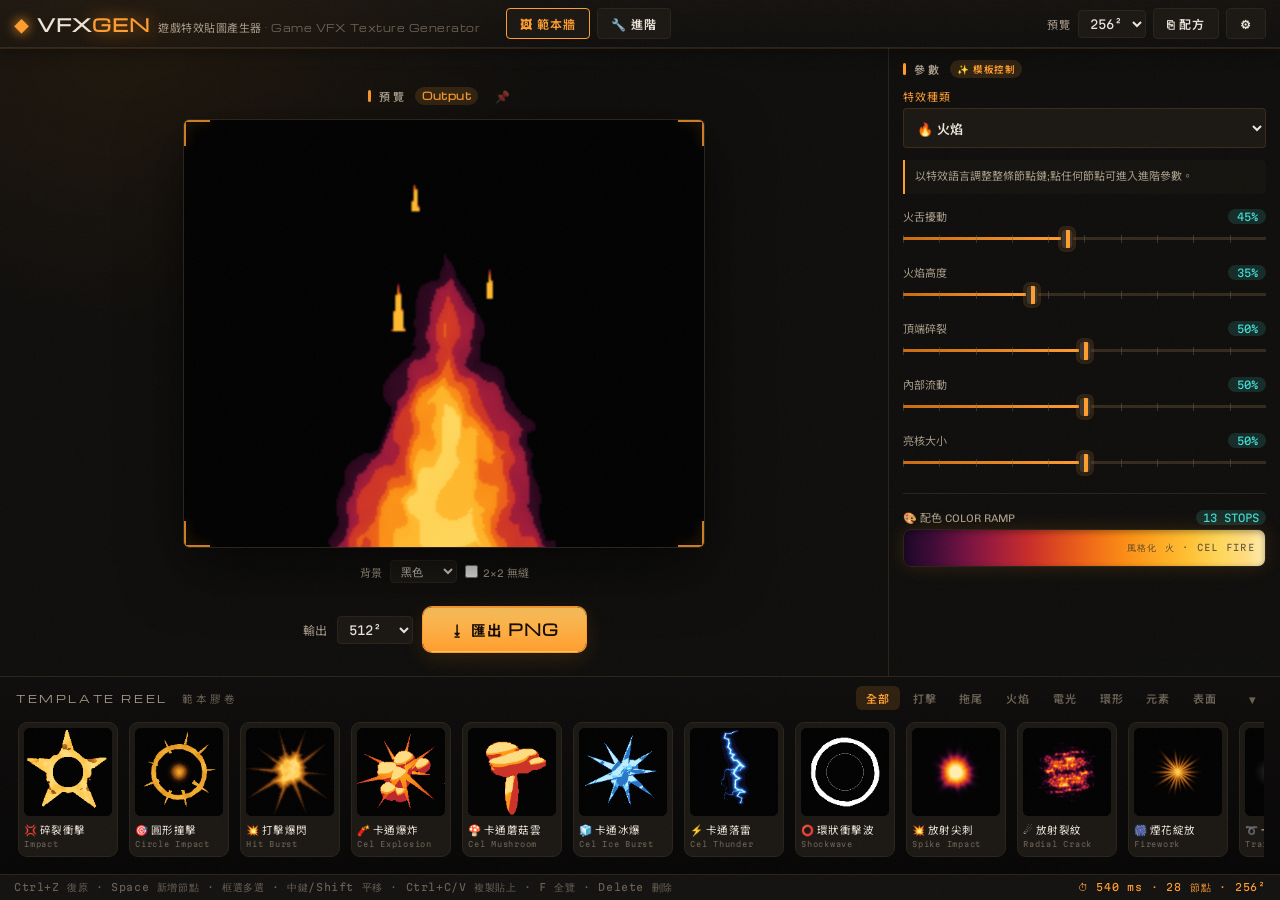
==== commit def44726: "Rename nodes for clarity and add internal id alias migration" ====
--- a/index.html
+++ b/index.html
@@ -11,7 +11,7 @@
 <link rel="preconnect" href="https://fonts.googleapis.com">
 <link rel="preconnect" href="https://fonts.gstatic.com" crossorigin>
 <link href="https://fonts.googleapis.com/css2?family=Michroma&family=Martian+Mono:wght@300;400;600&family=Chivo:wght@300;400;700&family=Noto+Sans+TC:wght@400;500;700&display=swap" rel="stylesheet">
-<link rel="stylesheet" href="css/style.css?v=95">
+<link rel="stylesheet" href="css/style.css?v=96">
 </head>
 <body>
 <div id="app" class="simple">
@@ -144,13 +144,13 @@
   </div>
 </div>
 
-<script src="js/i18n.js?v=95"></script>
-<script src="js/filters.js?v=95"></script>
-<script src="js/nodes.js?v=95"></script>
-<script src="js/graph.js?v=95"></script>
-<script src="js/editor.js?v=95"></script>
-<script src="js/presets.js?v=95"></script>
-<script src="js/ui.js?v=95"></script>
-<script src="js/main.js?v=95"></script>
+<script src="js/i18n.js?v=96"></script>
+<script src="js/filters.js?v=96"></script>
+<script src="js/nodes.js?v=96"></script>
+<script src="js/graph.js?v=96"></script>
+<script src="js/editor.js?v=96"></script>
+<script src="js/presets.js?v=96"></script>
+<script src="js/ui.js?v=96"></script>
+<script src="js/main.js?v=96"></script>
 </body>
 </html>
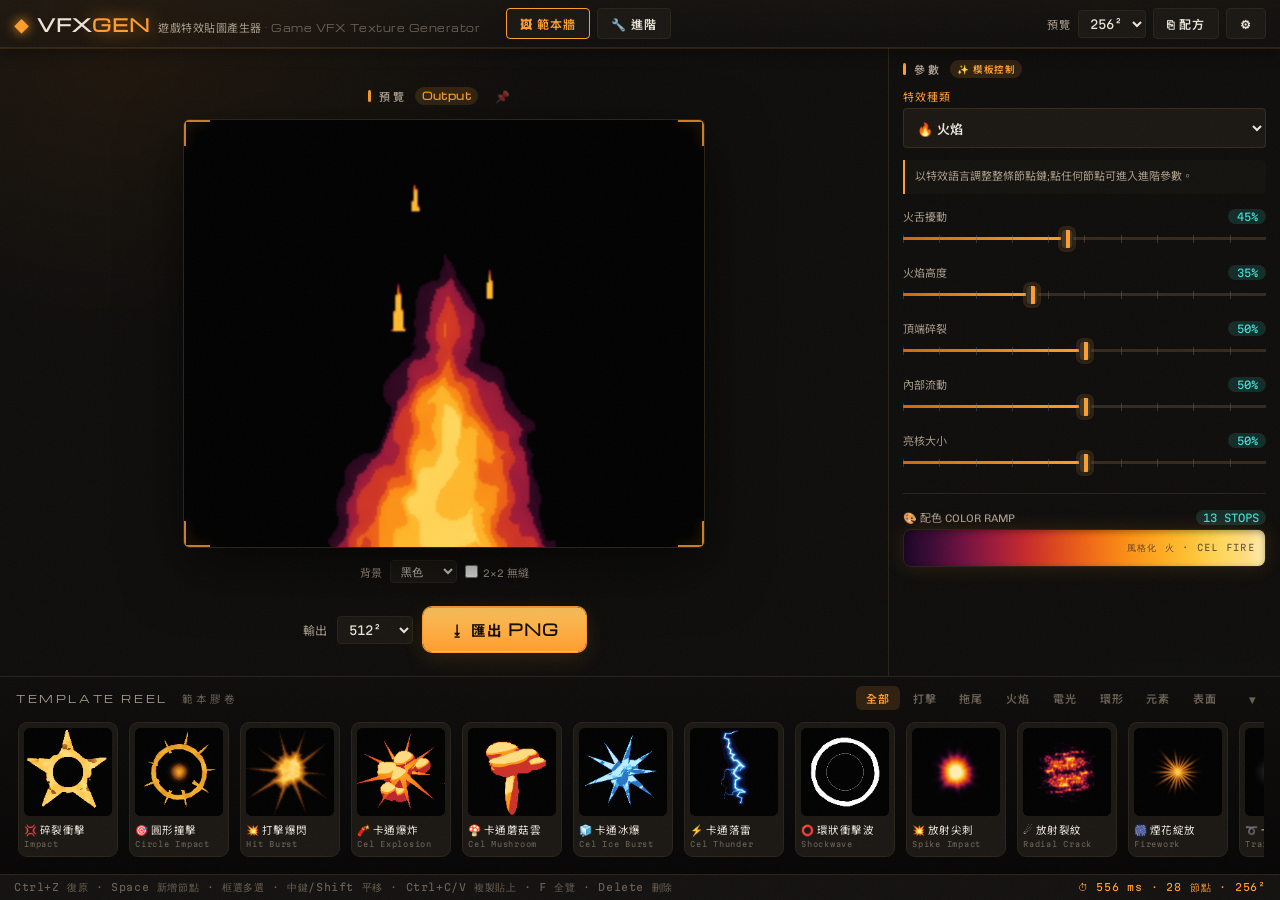
==== commit d668005c: "Apply user celTrail v4 recipe with patch erosion branch" ====
--- a/index.html
+++ b/index.html
@@ -11,7 +11,7 @@
 <link rel="preconnect" href="https://fonts.googleapis.com">
 <link rel="preconnect" href="https://fonts.gstatic.com" crossorigin>
 <link href="https://fonts.googleapis.com/css2?family=Michroma&family=Martian+Mono:wght@300;400;600&family=Chivo:wght@300;400;700&family=Noto+Sans+TC:wght@400;500;700&display=swap" rel="stylesheet">
-<link rel="stylesheet" href="css/style.css?v=96">
+<link rel="stylesheet" href="css/style.css?v=97">
 </head>
 <body>
 <div id="app" class="simple">
@@ -144,13 +144,13 @@
   </div>
 </div>
 
-<script src="js/i18n.js?v=96"></script>
-<script src="js/filters.js?v=96"></script>
-<script src="js/nodes.js?v=96"></script>
-<script src="js/graph.js?v=96"></script>
-<script src="js/editor.js?v=96"></script>
-<script src="js/presets.js?v=96"></script>
-<script src="js/ui.js?v=96"></script>
-<script src="js/main.js?v=96"></script>
+<script src="js/i18n.js?v=97"></script>
+<script src="js/filters.js?v=97"></script>
+<script src="js/nodes.js?v=97"></script>
+<script src="js/graph.js?v=97"></script>
+<script src="js/editor.js?v=97"></script>
+<script src="js/presets.js?v=97"></script>
+<script src="js/ui.js?v=97"></script>
+<script src="js/main.js?v=97"></script>
 </body>
 </html>
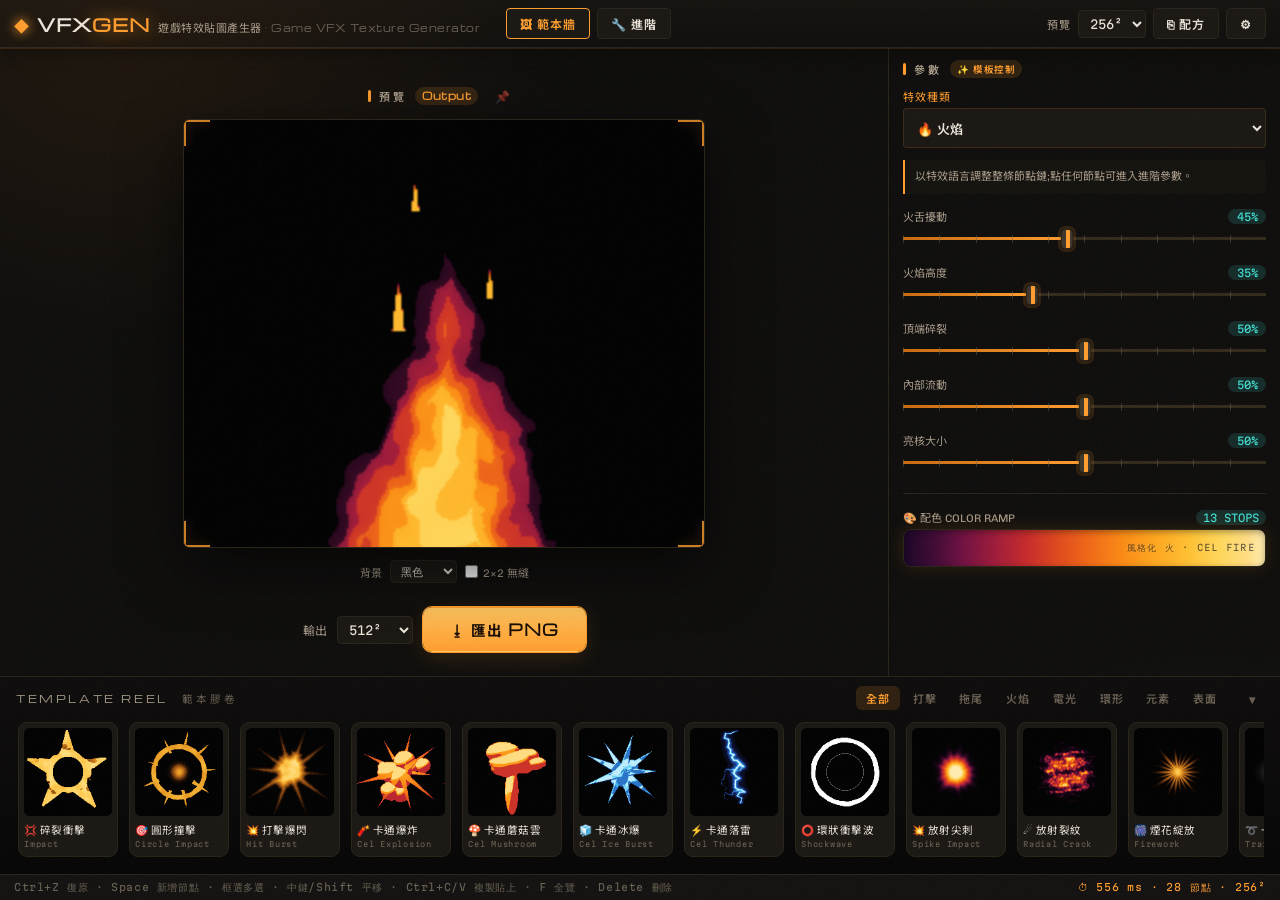
==== commit 49882bed: "Apply user celTrail v5: glow follows torn shape" ====
--- a/index.html
+++ b/index.html
@@ -11,7 +11,7 @@
 <link rel="preconnect" href="https://fonts.googleapis.com">
 <link rel="preconnect" href="https://fonts.gstatic.com" crossorigin>
 <link href="https://fonts.googleapis.com/css2?family=Michroma&family=Martian+Mono:wght@300;400;600&family=Chivo:wght@300;400;700&family=Noto+Sans+TC:wght@400;500;700&display=swap" rel="stylesheet">
-<link rel="stylesheet" href="css/style.css?v=97">
+<link rel="stylesheet" href="css/style.css?v=98">
 </head>
 <body>
 <div id="app" class="simple">
@@ -144,13 +144,13 @@
   </div>
 </div>
 
-<script src="js/i18n.js?v=97"></script>
-<script src="js/filters.js?v=97"></script>
-<script src="js/nodes.js?v=97"></script>
-<script src="js/graph.js?v=97"></script>
-<script src="js/editor.js?v=97"></script>
-<script src="js/presets.js?v=97"></script>
-<script src="js/ui.js?v=97"></script>
-<script src="js/main.js?v=97"></script>
+<script src="js/i18n.js?v=98"></script>
+<script src="js/filters.js?v=98"></script>
+<script src="js/nodes.js?v=98"></script>
+<script src="js/graph.js?v=98"></script>
+<script src="js/editor.js?v=98"></script>
+<script src="js/presets.js?v=98"></script>
+<script src="js/ui.js?v=98"></script>
+<script src="js/main.js?v=98"></script>
 </body>
 </html>
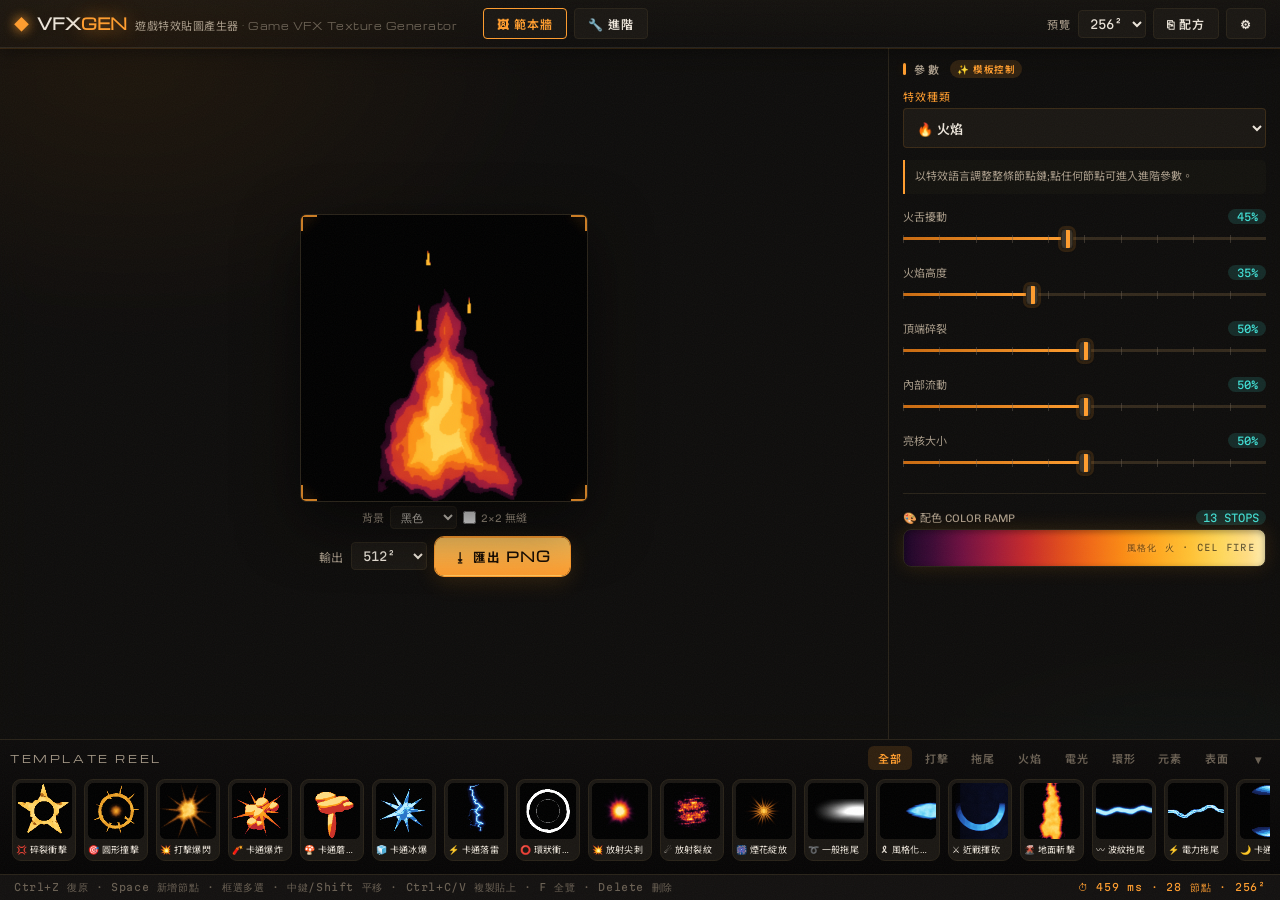
==== commit 53462b4a: "Optimize mobile layout: compact reel, collapsed by default, smaller preview" ====
--- a/index.html
+++ b/index.html
@@ -11,7 +11,7 @@
 <link rel="preconnect" href="https://fonts.googleapis.com">
 <link rel="preconnect" href="https://fonts.gstatic.com" crossorigin>
 <link href="https://fonts.googleapis.com/css2?family=Michroma&family=Martian+Mono:wght@300;400;600&family=Chivo:wght@300;400;700&family=Noto+Sans+TC:wght@400;500;700&display=swap" rel="stylesheet">
-<link rel="stylesheet" href="css/style.css?v=98">
+<link rel="stylesheet" href="css/style.css?v=100">
 </head>
 <body>
 <div id="app" class="simple">
@@ -144,13 +144,13 @@
   </div>
 </div>
 
-<script src="js/i18n.js?v=98"></script>
-<script src="js/filters.js?v=98"></script>
-<script src="js/nodes.js?v=98"></script>
-<script src="js/graph.js?v=98"></script>
-<script src="js/editor.js?v=98"></script>
-<script src="js/presets.js?v=98"></script>
-<script src="js/ui.js?v=98"></script>
-<script src="js/main.js?v=98"></script>
+<script src="js/i18n.js?v=100"></script>
+<script src="js/filters.js?v=100"></script>
+<script src="js/nodes.js?v=100"></script>
+<script src="js/graph.js?v=100"></script>
+<script src="js/editor.js?v=100"></script>
+<script src="js/presets.js?v=100"></script>
+<script src="js/ui.js?v=100"></script>
+<script src="js/main.js?v=100"></script>
 </body>
 </html>
--- a/css/style.css
+++ b/css/style.css
@@ -862,6 +862,29 @@
   .g-grid { grid-template-columns:repeat(auto-fill, minmax(116px, 1fr)); gap:10px; }
 }
 
+  /* ---- Forge 元件手機優化 ---- */
+  #app.simple #preview-sec .sec-title { display:none; }   /* 「預覽」標題列省 30px */
+  .bg-row, #app.simple .preview-ctl { padding:2px 6px; }
+  /* 膠卷瘦身:小卡片、藏 EN 小字、緊湊間距(242px → ~130px) */
+  #strip { padding:6px 10px 8px; }
+  .strip-head { margin-bottom:6px; gap:8px; }
+  .strip-head .s-zh { display:none; }
+  .reel-cards { gap:8px; }
+  .r-card { width:64px; padding:3px 3px 4px; }
+  .r-card .n { font-size:9px; margin-top:4px; }
+  .r-card .e { display:none; }
+  /* 預覽縮小,參數區才有空間 */
+  #app.simple #preview-wrap { width:min(78vw, 32vh, 300px); }
+  #app.simple #preview-sec { padding:10px 12px 6px; gap:2px; }
+  /* 取景框角標縮小 */
+  #preview-wrap::after { --bk:16px; }
+  /* 匯出列緊湊 */
+  #app.simple #export-bar { margin:4px 0 2px; gap:8px; }
+  #app.simple #export-bar #btn-export { padding:9px 18px; font-size:12.5px; }
+  /* 頂列品牌縮小防兩行過高 */
+  .brand-name { font-size:15px; letter-spacing:0; }
+  .preview-ctl { padding:4px 8px; gap:5px 6px; }
+
 /* 極窄螢幕(≤380px):卡片兩欄 */
 @media (max-width: 380px) {
   .g-grid { grid-template-columns:1fr 1fr; }
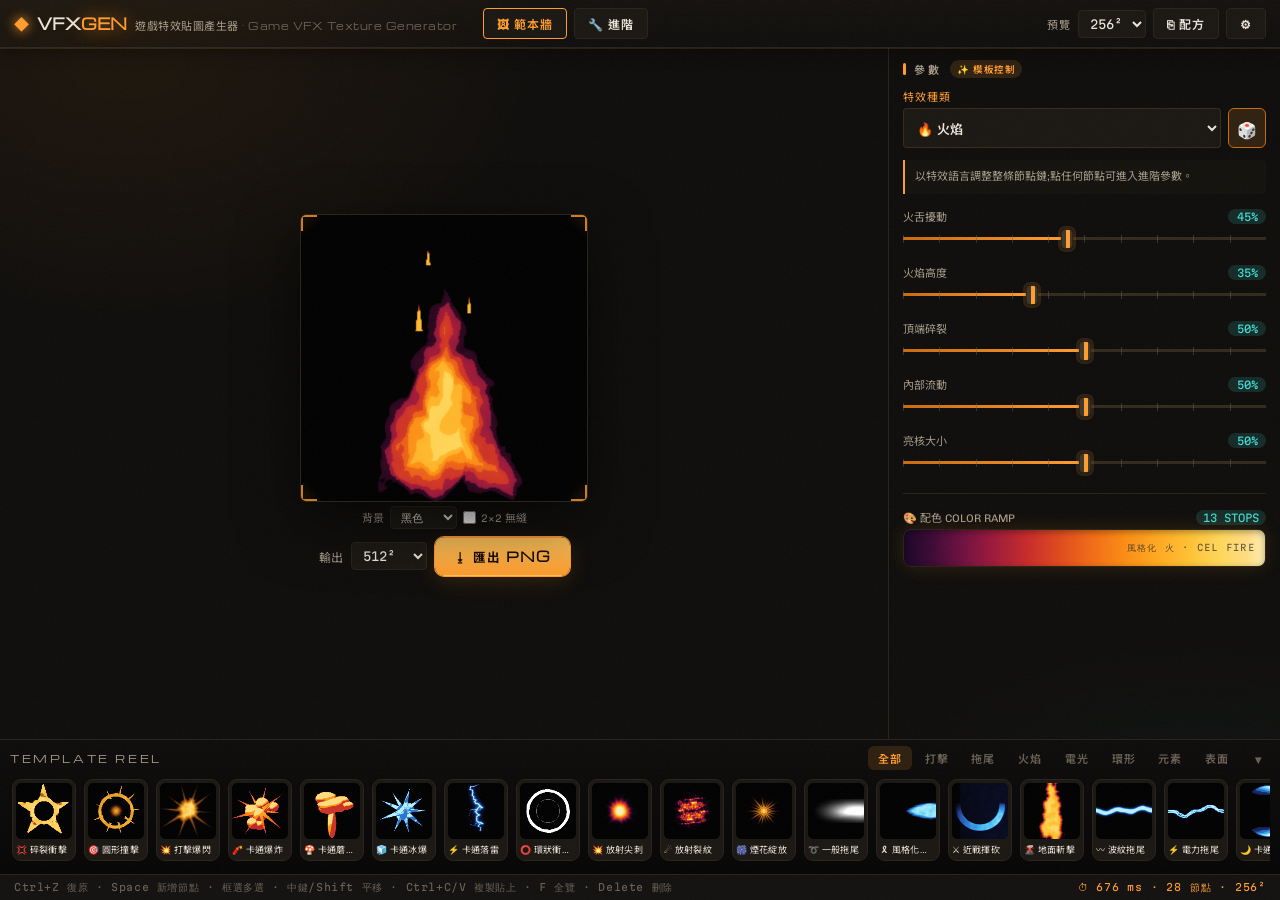
==== commit e68b0023: "Complete EN translations and add seed reroll dice in simple mode" ====
--- a/index.html
+++ b/index.html
@@ -11,7 +11,7 @@
 <link rel="preconnect" href="https://fonts.googleapis.com">
 <link rel="preconnect" href="https://fonts.gstatic.com" crossorigin>
 <link href="https://fonts.googleapis.com/css2?family=Michroma&family=Martian+Mono:wght@300;400;600&family=Chivo:wght@300;400;700&family=Noto+Sans+TC:wght@400;500;700&display=swap" rel="stylesheet">
-<link rel="stylesheet" href="css/style.css?v=100">
+<link rel="stylesheet" href="css/style.css?v=101">
 </head>
 <body>
 <div id="app" class="simple">
@@ -144,13 +144,13 @@
   </div>
 </div>
 
-<script src="js/i18n.js?v=100"></script>
-<script src="js/filters.js?v=100"></script>
-<script src="js/nodes.js?v=100"></script>
-<script src="js/graph.js?v=100"></script>
-<script src="js/editor.js?v=100"></script>
-<script src="js/presets.js?v=100"></script>
-<script src="js/ui.js?v=100"></script>
-<script src="js/main.js?v=100"></script>
+<script src="js/i18n.js?v=101"></script>
+<script src="js/filters.js?v=101"></script>
+<script src="js/nodes.js?v=101"></script>
+<script src="js/graph.js?v=101"></script>
+<script src="js/editor.js?v=101"></script>
+<script src="js/presets.js?v=101"></script>
+<script src="js/ui.js?v=101"></script>
+<script src="js/main.js?v=101"></script>
 </body>
 </html>
--- a/css/style.css
+++ b/css/style.css
@@ -454,6 +454,17 @@
 .ramp-item:hover { transform:scale(1.015); border-color:var(--acc-deep, var(--acc)); }
 .ramp-item.on { border-color:var(--acc); box-shadow:0 0 0 2px var(--acc-soft); }
 
+/* ---- 特效種類列:下拉 + 重骰種子 ---- */
+.pick-row { display:flex; gap:7px; }
+.pick-row select { flex:1; min-width:0; }
+#btn-reroll {
+  flex:none; width:38px; padding:0; font-size:16px; border-radius:6px;
+  border:1px solid var(--acc-deep, var(--acc)); background:var(--acc-soft); color:var(--acc);
+  transition:transform .3s cubic-bezier(.3,1.6,.5,1), box-shadow .2s;
+}
+#btn-reroll:hover { transform:rotate(138deg); box-shadow:0 0 12px var(--acc-soft); color:var(--acc); }
+#btn-reroll:active { transform:rotate(360deg) scale(.9); }
+
 /* ---- 色帶動作鈕 / 新增列 ---- */
 .ramp-acts {
   position:absolute; left:8px; top:50%; transform:translateY(-50%);
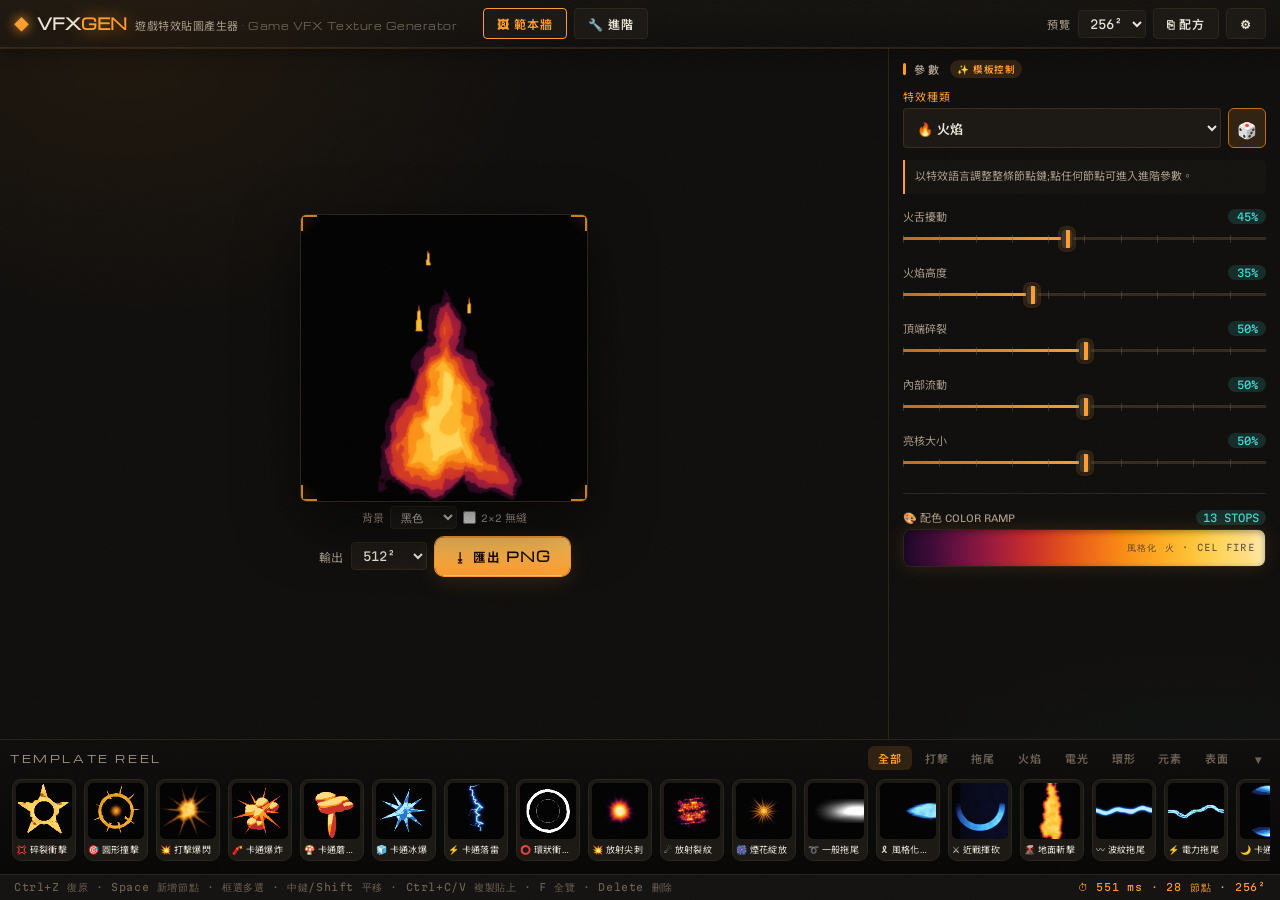
==== commit 17b6807e: "Touch gestures for node canvas: one-finger pan, pinch zoom, double-tap fit" ====
--- a/index.html
+++ b/index.html
@@ -11,7 +11,7 @@
 <link rel="preconnect" href="https://fonts.googleapis.com">
 <link rel="preconnect" href="https://fonts.gstatic.com" crossorigin>
 <link href="https://fonts.googleapis.com/css2?family=Michroma&family=Martian+Mono:wght@300;400;600&family=Chivo:wght@300;400;700&family=Noto+Sans+TC:wght@400;500;700&display=swap" rel="stylesheet">
-<link rel="stylesheet" href="css/style.css?v=101">
+<link rel="stylesheet" href="css/style.css?v=102">
 </head>
 <body>
 <div id="app" class="simple">
@@ -144,13 +144,13 @@
   </div>
 </div>
 
-<script src="js/i18n.js?v=101"></script>
-<script src="js/filters.js?v=101"></script>
-<script src="js/nodes.js?v=101"></script>
-<script src="js/graph.js?v=101"></script>
-<script src="js/editor.js?v=101"></script>
-<script src="js/presets.js?v=101"></script>
-<script src="js/ui.js?v=101"></script>
-<script src="js/main.js?v=101"></script>
+<script src="js/i18n.js?v=102"></script>
+<script src="js/filters.js?v=102"></script>
+<script src="js/nodes.js?v=102"></script>
+<script src="js/graph.js?v=102"></script>
+<script src="js/editor.js?v=102"></script>
+<script src="js/presets.js?v=102"></script>
+<script src="js/ui.js?v=102"></script>
+<script src="js/main.js?v=102"></script>
 </body>
 </html>
--- a/css/style.css
+++ b/css/style.css
@@ -183,6 +183,7 @@
 /* ---- 節點圖 ---- */
 #viewport {
   flex:1; position:relative; overflow:hidden;
+  touch-action:none;   /* 觸控手勢交給編輯器(單指平移/雙指縮放) */
   background:
     radial-gradient(ellipse 90% 90% at 50% 40%, var(--panel) 0%, var(--bg) 100%);
   cursor:default;
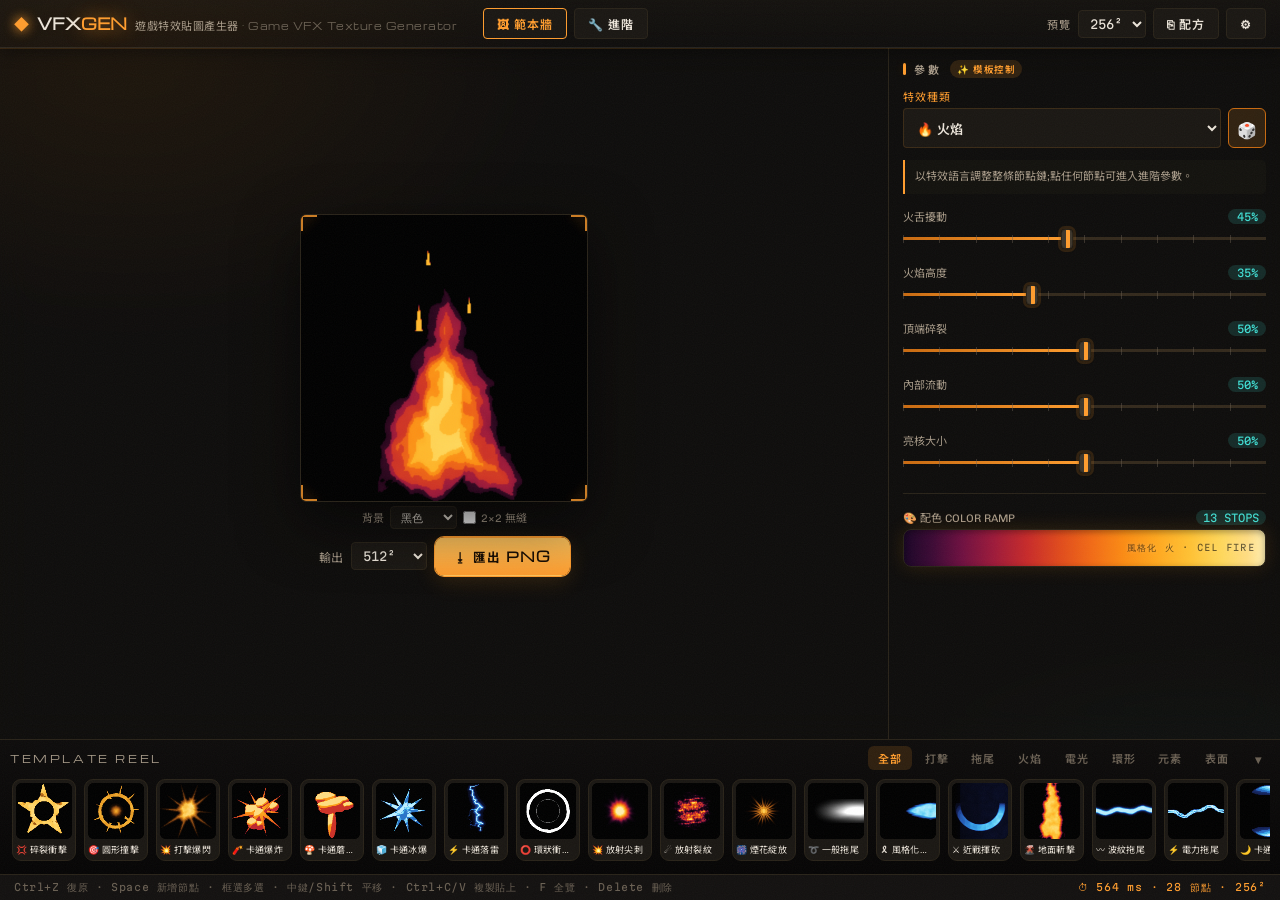
==== commit ce3aedf9: "Add 31 missing EN translations for newer macro labels" ====
--- a/index.html
+++ b/index.html
@@ -11,7 +11,7 @@
 <link rel="preconnect" href="https://fonts.googleapis.com">
 <link rel="preconnect" href="https://fonts.gstatic.com" crossorigin>
 <link href="https://fonts.googleapis.com/css2?family=Michroma&family=Martian+Mono:wght@300;400;600&family=Chivo:wght@300;400;700&family=Noto+Sans+TC:wght@400;500;700&display=swap" rel="stylesheet">
-<link rel="stylesheet" href="css/style.css?v=102">
+<link rel="stylesheet" href="css/style.css?v=103">
 </head>
 <body>
 <div id="app" class="simple">
@@ -144,13 +144,13 @@
   </div>
 </div>
 
-<script src="js/i18n.js?v=102"></script>
-<script src="js/filters.js?v=102"></script>
-<script src="js/nodes.js?v=102"></script>
-<script src="js/graph.js?v=102"></script>
-<script src="js/editor.js?v=102"></script>
-<script src="js/presets.js?v=102"></script>
-<script src="js/ui.js?v=102"></script>
-<script src="js/main.js?v=102"></script>
+<script src="js/i18n.js?v=103"></script>
+<script src="js/filters.js?v=103"></script>
+<script src="js/nodes.js?v=103"></script>
+<script src="js/graph.js?v=103"></script>
+<script src="js/editor.js?v=103"></script>
+<script src="js/presets.js?v=103"></script>
+<script src="js/ui.js?v=103"></script>
+<script src="js/main.js?v=103"></script>
 </body>
 </html>
